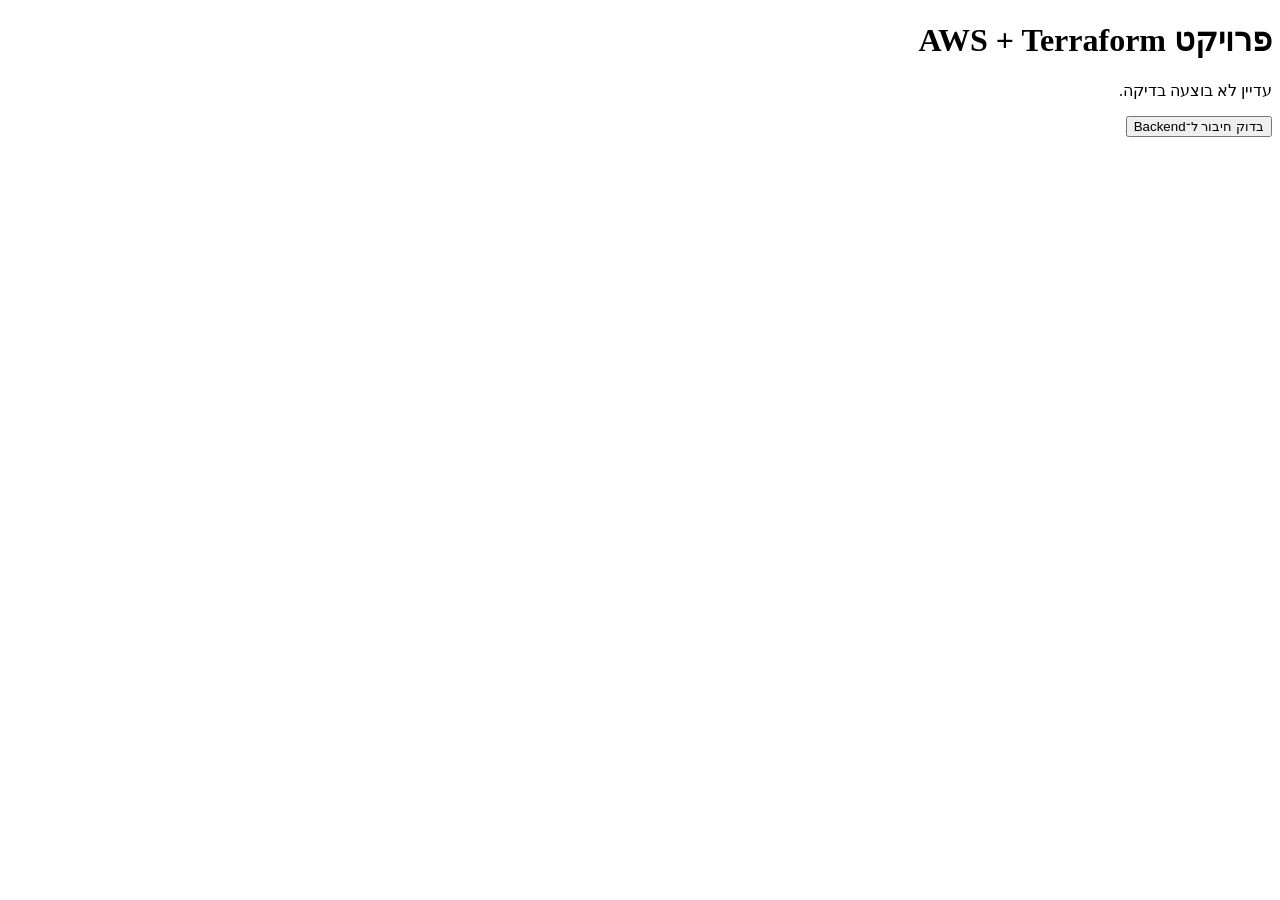
==== frontend/index.html @ 3f9c2766 "Build AWS infrastructure and containerized application" ====
<!DOCTYPE html>
<html lang="he" dir="rtl">
<head>
  <meta charset="UTF-8">
  <meta name="viewport" content="width=device-width, initial-scale=1.0">
  <title>Terraform AWS Project</title>
</head>
<body>
  <h1>פרויקט AWS + Terraform</h1>

  <p id="status">עדיין לא בוצעה בדיקה.</p>

  <button onclick="checkBackend()">
    בדוק חיבור ל־Backend
  </button>

  <script>
    async function checkBackend() {
      const statusElement = document.getElementById("status");

      statusElement.textContent = "בודק את ה־Backend...";

      try {
        const response = await fetch("/api/health");

        if (!response.ok) {
          throw new Error(`HTTP error: ${response.status}`);
        }

        const data = await response.json();

        statusElement.textContent =
          `Backend status: ${data.status} | Service: ${data.service}`;
      } catch (error) {
        statusElement.textContent = `החיבור נכשל: ${error.message}`;
      }
    }
  </script>
</body>
</html>
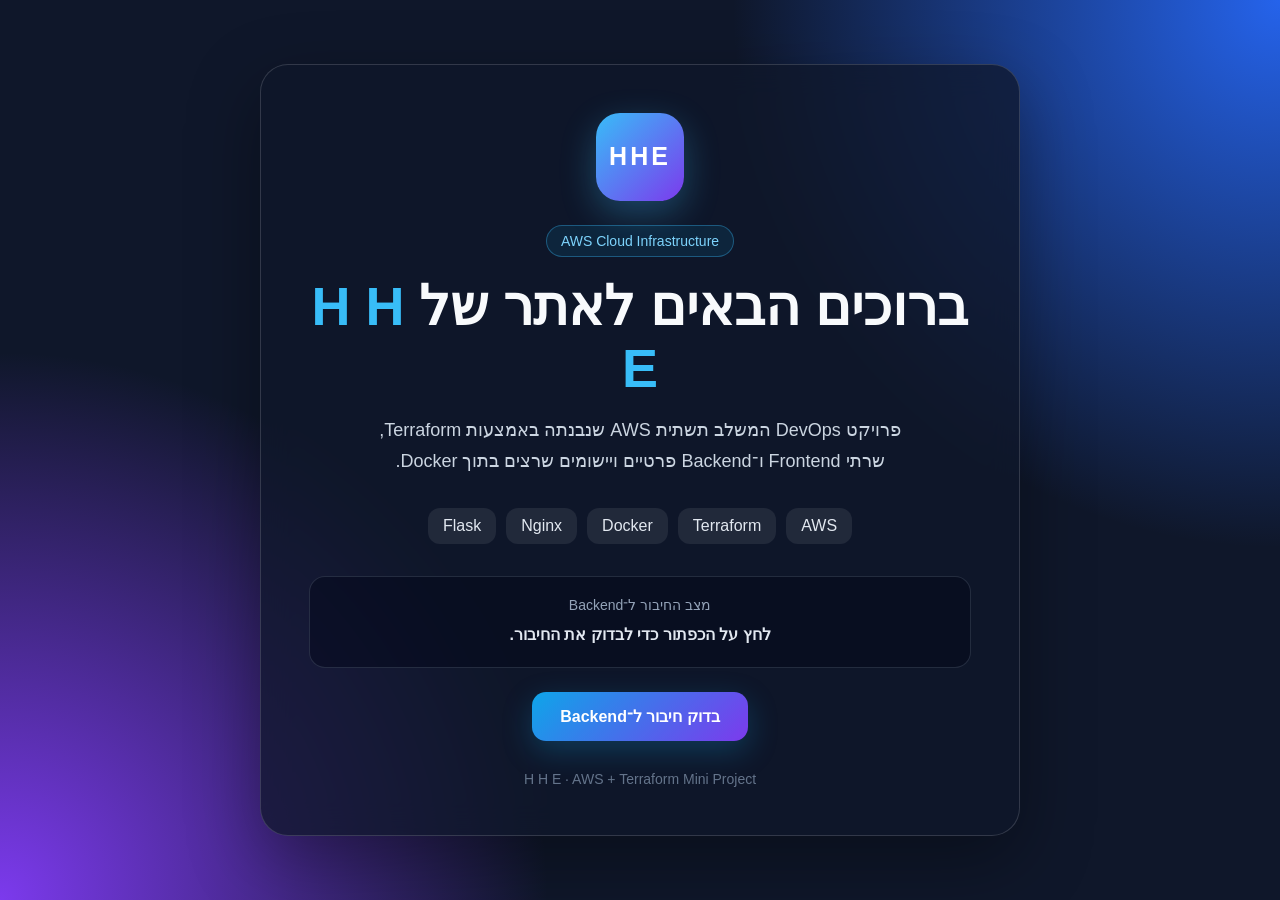
==== commit db755fdd: "Improve frontend design and add H H E branding" ====
--- a/frontend/index.html
+++ b/frontend/index.html
@@ -3,36 +3,243 @@
 <head>
   <meta charset="UTF-8">
   <meta name="viewport" content="width=device-width, initial-scale=1.0">
-  <title>Terraform AWS Project</title>
+
+  <title>H H E | AWS + Terraform</title>
+
+  <style>
+    * {
+      box-sizing: border-box;
+      margin: 0;
+      padding: 0;
+    }
+
+    body {
+      min-height: 100vh;
+      display: flex;
+      align-items: center;
+      justify-content: center;
+      padding: 24px;
+      font-family: Arial, sans-serif;
+      color: #f8fafc;
+      background:
+        radial-gradient(circle at top right, #2563eb 0%, transparent 35%),
+        radial-gradient(circle at bottom left, #7c3aed 0%, transparent 35%),
+        #0f172a;
+    }
+
+    .container {
+      width: 100%;
+      max-width: 760px;
+      padding: 48px;
+      text-align: center;
+      border: 1px solid rgba(255, 255, 255, 0.15);
+      border-radius: 28px;
+      background: rgba(15, 23, 42, 0.75);
+      box-shadow: 0 24px 70px rgba(0, 0, 0, 0.35);
+      backdrop-filter: blur(16px);
+    }
+
+    .logo {
+      width: 88px;
+      height: 88px;
+      display: flex;
+      align-items: center;
+      justify-content: center;
+      margin: 0 auto 24px;
+      border-radius: 24px;
+      font-size: 25px;
+      font-weight: bold;
+      letter-spacing: 3px;
+      color: white;
+      background: linear-gradient(135deg, #38bdf8, #7c3aed);
+      box-shadow: 0 12px 35px rgba(56, 189, 248, 0.3);
+    }
+
+    .badge {
+      display: inline-block;
+      margin-bottom: 18px;
+      padding: 7px 14px;
+      border: 1px solid rgba(56, 189, 248, 0.35);
+      border-radius: 999px;
+      font-size: 14px;
+      color: #7dd3fc;
+      background: rgba(14, 165, 233, 0.1);
+    }
+
+    h1 {
+      margin-bottom: 16px;
+      font-size: clamp(32px, 6vw, 54px);
+      line-height: 1.15;
+    }
+
+    h1 span {
+      color: #38bdf8;
+    }
+
+    .description {
+      max-width: 560px;
+      margin: 0 auto 32px;
+      color: #cbd5e1;
+      font-size: 18px;
+      line-height: 1.7;
+    }
+
+    .technology-list {
+      display: flex;
+      flex-wrap: wrap;
+      justify-content: center;
+      gap: 10px;
+      margin-bottom: 32px;
+    }
+
+    .technology {
+      padding: 9px 15px;
+      border-radius: 12px;
+      color: #e2e8f0;
+      background: rgba(255, 255, 255, 0.08);
+    }
+
+    .status-card {
+      margin-bottom: 24px;
+      padding: 20px;
+      border: 1px solid rgba(148, 163, 184, 0.2);
+      border-radius: 16px;
+      background: rgba(2, 6, 23, 0.45);
+    }
+
+    .status-title {
+      margin-bottom: 10px;
+      color: #94a3b8;
+      font-size: 14px;
+    }
+
+    #status {
+      color: #e2e8f0;
+      font-weight: bold;
+      line-height: 1.5;
+    }
+
+    #status.success {
+      color: #4ade80;
+    }
+
+    #status.error {
+      color: #fb7185;
+    }
+
+    button {
+      border: none;
+      border-radius: 14px;
+      padding: 15px 28px;
+      cursor: pointer;
+      font-size: 16px;
+      font-weight: bold;
+      color: white;
+      background: linear-gradient(135deg, #0ea5e9, #7c3aed);
+      box-shadow: 0 10px 30px rgba(14, 165, 233, 0.25);
+      transition:
+        transform 0.2s ease,
+        box-shadow 0.2s ease;
+    }
+
+    button:hover {
+      transform: translateY(-2px);
+      box-shadow: 0 14px 35px rgba(14, 165, 233, 0.4);
+    }
+
+    button:disabled {
+      cursor: wait;
+      opacity: 0.65;
+      transform: none;
+    }
+
+    footer {
+      margin-top: 30px;
+      color: #64748b;
+      font-size: 14px;
+    }
+
+    @media (max-width: 600px) {
+      .container {
+        padding: 32px 20px;
+      }
+
+      .description {
+        font-size: 16px;
+      }
+
+      button {
+        width: 100%;
+      }
+    }
+  </style>
 </head>
+
 <body>
-  <h1>פרויקט AWS + Terraform</h1>
-
-  <p id="status">עדיין לא בוצעה בדיקה.</p>
-
-  <button onclick="checkBackend()">
-    בדוק חיבור ל־Backend
-  </button>
+  <main class="container">
+    <div class="logo">HHE</div>
+
+    <div class="badge">AWS Cloud Infrastructure</div>
+
+    <h1>
+      ברוכים הבאים לאתר של
+      <span>H H E</span>
+    </h1>
+
+    <p class="description">
+      פרויקט DevOps המשלב תשתית AWS שנבנתה באמצעות Terraform,
+      שרתי Frontend ו־Backend פרטיים ויישומים שרצים בתוך Docker.
+    </p>
+
+    <div class="technology-list">
+      <div class="technology">AWS</div>
+      <div class="technology">Terraform</div>
+      <div class="technology">Docker</div>
+      <div class="technology">Nginx</div>
+      <div class="technology">Flask</div>
+    </div>
+
+    <section class="status-card">
+      <div class="status-title">מצב החיבור ל־Backend</div>
+      <p id="status">לחץ על הכפתור כדי לבדוק את החיבור.</p>
+    </section>
+
+    <button id="check-button" type="button" onclick="checkBackend()">
+      בדוק חיבור ל־Backend
+    </button>
+
+    <footer>
+      H H E · AWS + Terraform Mini Project
+    </footer>
+  </main>
 
   <script>
     async function checkBackend() {
       const statusElement = document.getElementById("status");
-
-      statusElement.textContent = "בודק את ה־Backend...";
+      const buttonElement = document.getElementById("check-button");
+
+      statusElement.className = "";
+      statusElement.textContent = "בודק את החיבור ל־Backend...";
+      buttonElement.disabled = true;
 
       try {
         const response = await fetch("/api/health");
 
         if (!response.ok) {
-          throw new Error(`HTTP error: ${response.status}`);
+          throw new Error(`HTTP ${response.status}`);
         }
 
         const data = await response.json();
 
+        statusElement.className = "success";
         statusElement.textContent =
-          `Backend status: ${data.status} | Service: ${data.service}`;
+          `החיבור הצליח — Service: ${data.service} | Status: ${data.status}`;
       } catch (error) {
-        statusElement.textContent = `החיבור נכשל: ${error.message}`;
+        statusElement.className = "error";
+        statusElement.textContent =
+          `החיבור נכשל: ${error.message}`;
+      } finally {
+        buttonElement.disabled = false;
       }
     }
   </script>
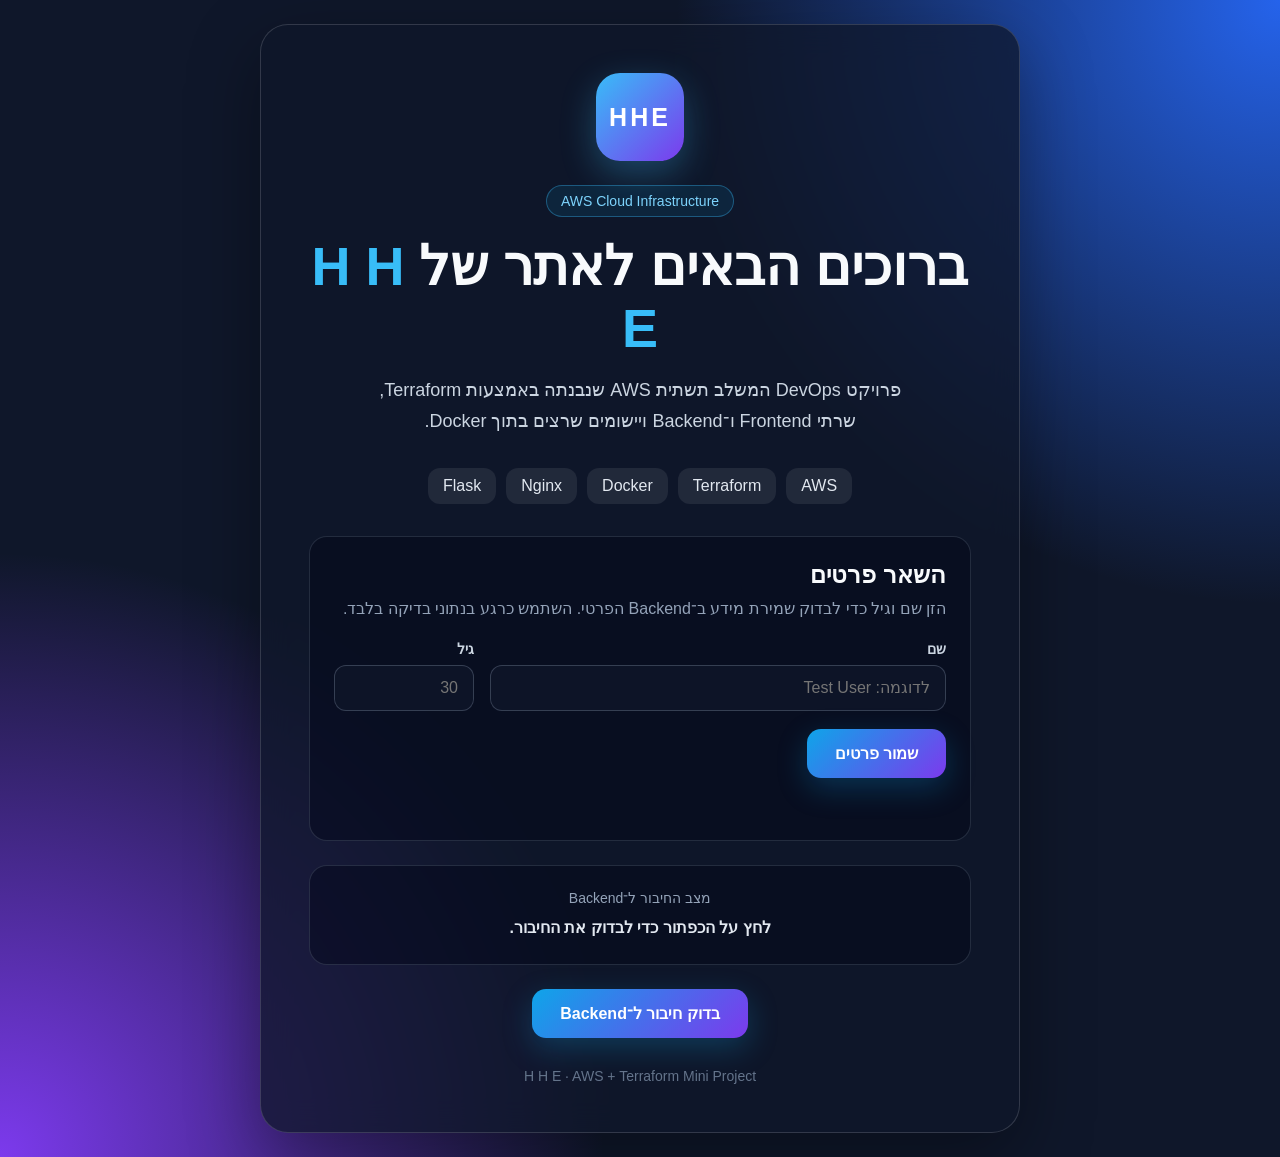
==== commit f09d4f01: "Separate frontend HTML CSS and JavaScript" ====
--- a/frontend/index.html
+++ b/frontend/index.html
@@ -6,173 +6,8 @@
 
   <title>H H E | AWS + Terraform</title>
 
-  <style>
-    * {
-      box-sizing: border-box;
-      margin: 0;
-      padding: 0;
-    }
-
-    body {
-      min-height: 100vh;
-      display: flex;
-      align-items: center;
-      justify-content: center;
-      padding: 24px;
-      font-family: Arial, sans-serif;
-      color: #f8fafc;
-      background:
-        radial-gradient(circle at top right, #2563eb 0%, transparent 35%),
-        radial-gradient(circle at bottom left, #7c3aed 0%, transparent 35%),
-        #0f172a;
-    }
-
-    .container {
-      width: 100%;
-      max-width: 760px;
-      padding: 48px;
-      text-align: center;
-      border: 1px solid rgba(255, 255, 255, 0.15);
-      border-radius: 28px;
-      background: rgba(15, 23, 42, 0.75);
-      box-shadow: 0 24px 70px rgba(0, 0, 0, 0.35);
-      backdrop-filter: blur(16px);
-    }
-
-    .logo {
-      width: 88px;
-      height: 88px;
-      display: flex;
-      align-items: center;
-      justify-content: center;
-      margin: 0 auto 24px;
-      border-radius: 24px;
-      font-size: 25px;
-      font-weight: bold;
-      letter-spacing: 3px;
-      color: white;
-      background: linear-gradient(135deg, #38bdf8, #7c3aed);
-      box-shadow: 0 12px 35px rgba(56, 189, 248, 0.3);
-    }
-
-    .badge {
-      display: inline-block;
-      margin-bottom: 18px;
-      padding: 7px 14px;
-      border: 1px solid rgba(56, 189, 248, 0.35);
-      border-radius: 999px;
-      font-size: 14px;
-      color: #7dd3fc;
-      background: rgba(14, 165, 233, 0.1);
-    }
-
-    h1 {
-      margin-bottom: 16px;
-      font-size: clamp(32px, 6vw, 54px);
-      line-height: 1.15;
-    }
-
-    h1 span {
-      color: #38bdf8;
-    }
-
-    .description {
-      max-width: 560px;
-      margin: 0 auto 32px;
-      color: #cbd5e1;
-      font-size: 18px;
-      line-height: 1.7;
-    }
-
-    .technology-list {
-      display: flex;
-      flex-wrap: wrap;
-      justify-content: center;
-      gap: 10px;
-      margin-bottom: 32px;
-    }
-
-    .technology {
-      padding: 9px 15px;
-      border-radius: 12px;
-      color: #e2e8f0;
-      background: rgba(255, 255, 255, 0.08);
-    }
-
-    .status-card {
-      margin-bottom: 24px;
-      padding: 20px;
-      border: 1px solid rgba(148, 163, 184, 0.2);
-      border-radius: 16px;
-      background: rgba(2, 6, 23, 0.45);
-    }
-
-    .status-title {
-      margin-bottom: 10px;
-      color: #94a3b8;
-      font-size: 14px;
-    }
-
-    #status {
-      color: #e2e8f0;
-      font-weight: bold;
-      line-height: 1.5;
-    }
-
-    #status.success {
-      color: #4ade80;
-    }
-
-    #status.error {
-      color: #fb7185;
-    }
-
-    button {
-      border: none;
-      border-radius: 14px;
-      padding: 15px 28px;
-      cursor: pointer;
-      font-size: 16px;
-      font-weight: bold;
-      color: white;
-      background: linear-gradient(135deg, #0ea5e9, #7c3aed);
-      box-shadow: 0 10px 30px rgba(14, 165, 233, 0.25);
-      transition:
-        transform 0.2s ease,
-        box-shadow 0.2s ease;
-    }
-
-    button:hover {
-      transform: translateY(-2px);
-      box-shadow: 0 14px 35px rgba(14, 165, 233, 0.4);
-    }
-
-    button:disabled {
-      cursor: wait;
-      opacity: 0.65;
-      transform: none;
-    }
-
-    footer {
-      margin-top: 30px;
-      color: #64748b;
-      font-size: 14px;
-    }
-
-    @media (max-width: 600px) {
-      .container {
-        padding: 32px 20px;
-      }
-
-      .description {
-        font-size: 16px;
-      }
-
-      button {
-        width: 100%;
-      }
-    }
-  </style>
+  <link rel="stylesheet" href="styles.css">
+  <script src="app.js" defer></script>
 </head>
 
 <body>
@@ -188,7 +23,7 @@
 
     <p class="description">
       פרויקט DevOps המשלב תשתית AWS שנבנתה באמצעות Terraform,
-      שרתי Frontend ו־Backend פרטיים ויישומים שרצים בתוך Docker.
+      שרתי Frontend ו־Backend ויישומים שרצים בתוך Docker.
     </p>
 
     <div class="technology-list">
@@ -199,12 +34,61 @@
       <div class="technology">Flask</div>
     </div>
 
+    <section class="form-card">
+      <h2>השאר פרטים</h2>
+
+      <p class="form-description">
+        הזן שם וגיל כדי לבדוק שמירת מידע ב־Backend הפרטי.
+        השתמש כרגע בנתוני בדיקה בלבד.
+      </p>
+
+      <form id="visitor-form">
+        <div class="form-grid">
+          <div class="form-field">
+            <label for="visitor-name">שם</label>
+
+            <input
+              id="visitor-name"
+              name="name"
+              type="text"
+              maxlength="100"
+              placeholder="לדוגמה: Test User"
+              required
+            >
+          </div>
+
+          <div class="form-field">
+            <label for="visitor-age">גיל</label>
+
+            <input
+              id="visitor-age"
+              name="age"
+              type="number"
+              min="1"
+              max="120"
+              placeholder="30"
+              required
+            >
+          </div>
+        </div>
+
+        <button id="submit-button" type="submit">
+          שמור פרטים
+        </button>
+
+        <p id="form-message" class="form-message"></p>
+      </form>
+    </section>
+
     <section class="status-card">
       <div class="status-title">מצב החיבור ל־Backend</div>
-      <p id="status">לחץ על הכפתור כדי לבדוק את החיבור.</p>
+
+      <p id="status">
+        לחץ על הכפתור כדי לבדוק את החיבור.
+      </p>
     </section>
 
-    <button id="check-button" type="button" onclick="checkBackend()">
+    <button id="check-button" type="button">
       בדוק חיבור ל־Backend
     </button>
 
@@ -212,36 +96,5 @@
       H H E · AWS + Terraform Mini Project
     </footer>
   </main>
-
-  <script>
-    async function checkBackend() {
-      const statusElement = document.getElementById("status");
-      const buttonElement = document.getElementById("check-button");
-
-      statusElement.className = "";
-      statusElement.textContent = "בודק את החיבור ל־Backend...";
-      buttonElement.disabled = true;
-
-      try {
-        const response = await fetch("/api/health");
-
-        if (!response.ok) {
-          throw new Error(`HTTP ${response.status}`);
-        }
-
-        const data = await response.json();
-
-        statusElement.className = "success";
-        statusElement.textContent =
-          `החיבור הצליח — Service: ${data.service} | Status: ${data.status}`;
-      } catch (error) {
-        statusElement.className = "error";
-        statusElement.textContent =
-          `החיבור נכשל: ${error.message}`;
-      } finally {
-        buttonElement.disabled = false;
-      }
-    }
-  </script>
 </body>
 </html>
--- a/frontend/styles.css
+++ b/frontend/styles.css
@@ -0,0 +1,226 @@
+* {
+  box-sizing: border-box;
+  margin: 0;
+  padding: 0;
+}
+
+body {
+  min-height: 100vh;
+  display: flex;
+  align-items: center;
+  justify-content: center;
+  padding: 24px;
+  font-family: Arial, sans-serif;
+  color: #f8fafc;
+  background:
+    radial-gradient(circle at top right, #2563eb 0%, transparent 35%),
+    radial-gradient(circle at bottom left, #7c3aed 0%, transparent 35%),
+    #0f172a;
+}
+
+.container {
+  width: 100%;
+  max-width: 760px;
+  padding: 48px;
+  text-align: center;
+  border: 1px solid rgba(255, 255, 255, 0.15);
+  border-radius: 28px;
+  background: rgba(15, 23, 42, 0.75);
+  box-shadow: 0 24px 70px rgba(0, 0, 0, 0.35);
+  backdrop-filter: blur(16px);
+}
+
+.logo {
+  width: 88px;
+  height: 88px;
+  display: flex;
+  align-items: center;
+  justify-content: center;
+  margin: 0 auto 24px;
+  border-radius: 24px;
+  font-size: 25px;
+  font-weight: bold;
+  letter-spacing: 3px;
+  color: white;
+  background: linear-gradient(135deg, #38bdf8, #7c3aed);
+  box-shadow: 0 12px 35px rgba(56, 189, 248, 0.3);
+}
+
+.badge {
+  display: inline-block;
+  margin-bottom: 18px;
+  padding: 7px 14px;
+  border: 1px solid rgba(56, 189, 248, 0.35);
+  border-radius: 999px;
+  font-size: 14px;
+  color: #7dd3fc;
+  background: rgba(14, 165, 233, 0.1);
+}
+
+h1 {
+  margin-bottom: 16px;
+  font-size: clamp(32px, 6vw, 54px);
+  line-height: 1.15;
+}
+
+h1 span {
+  color: #38bdf8;
+}
+
+.description {
+  max-width: 560px;
+  margin: 0 auto 32px;
+  color: #cbd5e1;
+  font-size: 18px;
+  line-height: 1.7;
+}
+
+.technology-list {
+  display: flex;
+  flex-wrap: wrap;
+  justify-content: center;
+  gap: 10px;
+  margin-bottom: 32px;
+}
+
+.technology {
+  padding: 9px 15px;
+  border-radius: 12px;
+  color: #e2e8f0;
+  background: rgba(255, 255, 255, 0.08);
+}
+
+.form-card,
+.status-card {
+  margin-bottom: 24px;
+  padding: 24px;
+  border: 1px solid rgba(148, 163, 184, 0.2);
+  border-radius: 18px;
+  background: rgba(2, 6, 23, 0.45);
+}
+
+.form-card {
+  text-align: right;
+}
+
+.form-card h2 {
+  margin-bottom: 8px;
+}
+
+.form-description {
+  margin-bottom: 20px;
+  color: #94a3b8;
+  line-height: 1.5;
+}
+
+.form-grid {
+  display: grid;
+  grid-template-columns: 1fr 140px;
+  gap: 16px;
+  margin-bottom: 18px;
+}
+
+.form-field {
+  display: flex;
+  flex-direction: column;
+  gap: 8px;
+}
+
+.form-field label {
+  color: #cbd5e1;
+  font-size: 14px;
+  font-weight: bold;
+}
+
+.form-field input {
+  width: 100%;
+  padding: 13px 15px;
+  border: 1px solid rgba(148, 163, 184, 0.3);
+  border-radius: 12px;
+  outline: none;
+  font-size: 16px;
+  color: #f8fafc;
+  background: rgba(15, 23, 42, 0.8);
+}
+
+.form-field input:focus {
+  border-color: #38bdf8;
+  box-shadow: 0 0 0 3px rgba(56, 189, 248, 0.15);
+}
+
+.form-message {
+  min-height: 24px;
+  margin-top: 14px;
+  text-align: center;
+  font-weight: bold;
+}
+
+.status-title {
+  margin-bottom: 10px;
+  color: #94a3b8;
+  font-size: 14px;
+}
+
+#status {
+  color: #e2e8f0;
+  font-weight: bold;
+  line-height: 1.5;
+}
+
+.success {
+  color: #4ade80 !important;
+}
+
+.error {
+  color: #fb7185 !important;
+}
+
+button {
+  border: none;
+  border-radius: 14px;
+  padding: 15px 28px;
+  cursor: pointer;
+  font-size: 16px;
+  font-weight: bold;
+  color: white;
+  background: linear-gradient(135deg, #0ea5e9, #7c3aed);
+  box-shadow: 0 10px 30px rgba(14, 165, 233, 0.25);
+  transition:
+    transform 0.2s ease,
+    box-shadow 0.2s ease;
+}
+
+button:hover {
+  transform: translateY(-2px);
+  box-shadow: 0 14px 35px rgba(14, 165, 233, 0.4);
+}
+
+button:disabled {
+  cursor: wait;
+  opacity: 0.65;
+  transform: none;
+}
+
+footer {
+  margin-top: 30px;
+  color: #64748b;
+  font-size: 14px;
+}
+
+@media (max-width: 600px) {
+  .container {
+    padding: 32px 20px;
+  }
+
+  .description {
+    font-size: 16px;
+  }
+
+  .form-grid {
+    grid-template-columns: 1fr;
+  }
+
+  button {
+    width: 100%;
+  }
+}
